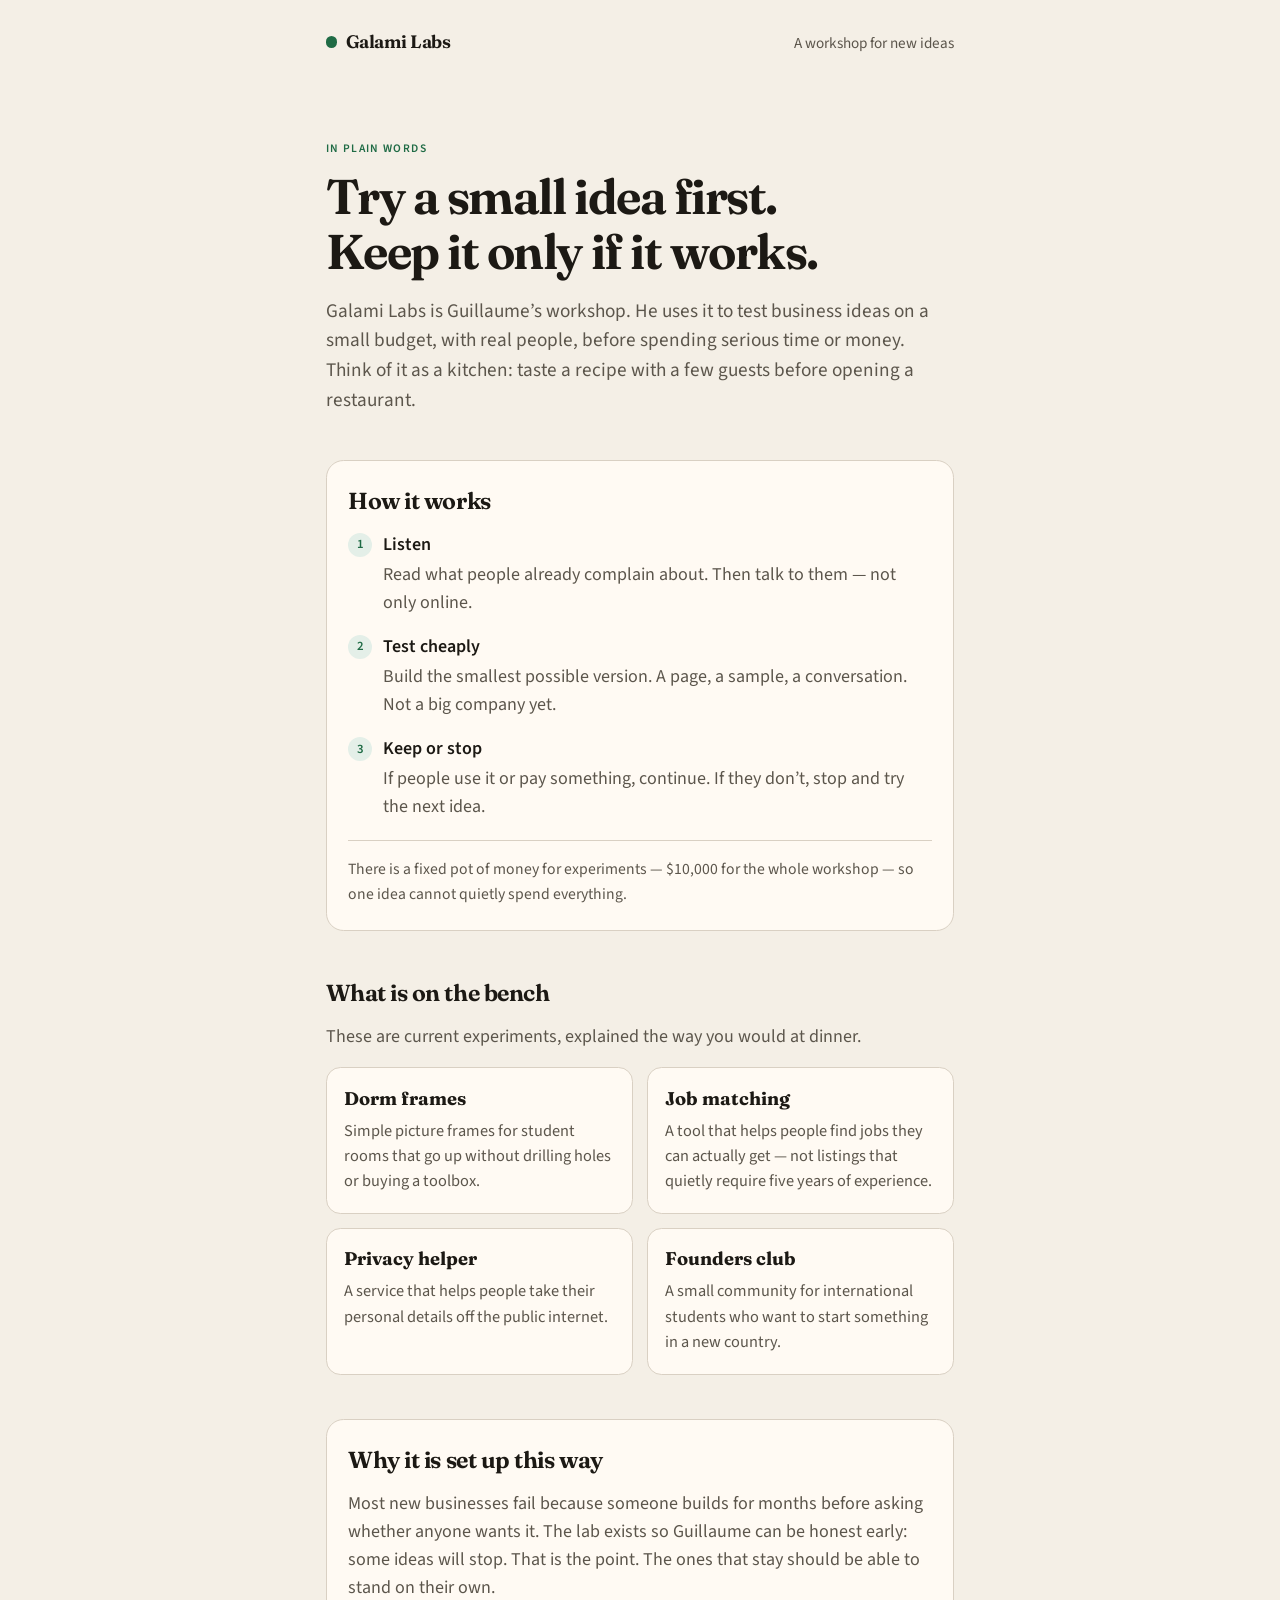
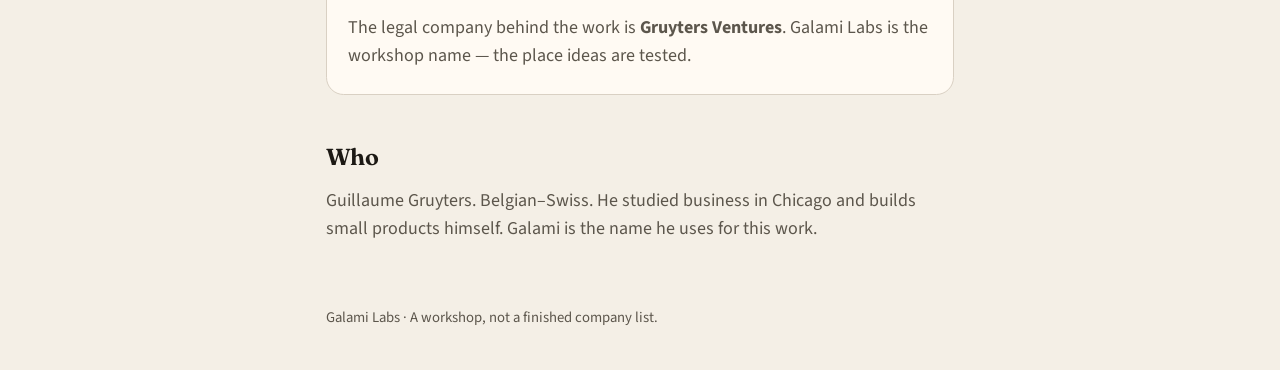
==== index.html @ 51277cdd "Add Galami Labs one-page site" ====
<!DOCTYPE html>
<html lang="en">
<head>
  <meta charset="UTF-8" />
  <meta name="viewport" content="width=device-width, initial-scale=1" />
  <title>Galami Labs</title>
  <meta name="description" content="A small workshop for testing business ideas before they become companies." />
  <link rel="preconnect" href="https://fonts.googleapis.com" />
  <link rel="preconnect" href="https://fonts.gstatic.com" crossorigin />
  <link href="https://fonts.googleapis.com/css2?family=Fraunces:opsz,wght@9..144,500;9..144,650&family=Source+Sans+3:wght@400;500;600&display=swap" rel="stylesheet" />
  <link rel="stylesheet" href="styles.css" />
</head>
<body>
  <header class="top">
    <div class="mark">
      <span class="dot" aria-hidden="true"></span>
      Galami Labs
    </div>
    <p class="place">A workshop for new ideas</p>
  </header>

  <main>
    <section class="hero">
      <p class="eyebrow">In plain words</p>
      <h1>Try a small idea first.<br />Keep it only if it works.</h1>
      <p class="lead">
        Galami Labs is Guillaume’s workshop. He uses it to test business ideas
        on a small budget, with real people, before spending serious time or money.
        Think of it as a kitchen: taste a recipe with a few guests before opening a restaurant.
      </p>
    </section>

    <section class="card how">
      <h2>How it works</h2>
      <ol class="steps">
        <li>
          <strong>Listen</strong>
          Read what people already complain about. Then talk to them — not only online.
        </li>
        <li>
          <strong>Test cheaply</strong>
          Build the smallest possible version. A page, a sample, a conversation. Not a big company yet.
        </li>
        <li>
          <strong>Keep or stop</strong>
          If people use it or pay something, continue. If they don’t, stop and try the next idea.
        </li>
      </ol>
      <p class="note">
        There is a fixed pot of money for experiments — $10,000 for the whole workshop —
        so one idea cannot quietly spend everything.
      </p>
    </section>

    <section>
      <h2>What is on the bench</h2>
      <p class="section-intro">These are current experiments, explained the way you would at dinner.</p>
      <div class="grid">
        <article>
          <h3>Dorm frames</h3>
          <p>Simple picture frames for student rooms that go up without drilling holes or buying a toolbox.</p>
        </article>
        <article>
          <h3>Job matching</h3>
          <p>A tool that helps people find jobs they can actually get — not listings that quietly require five years of experience.</p>
        </article>
        <article>
          <h3>Privacy helper</h3>
          <p>A service that helps people take their personal details off the public internet.</p>
        </article>
        <article>
          <h3>Founders club</h3>
          <p>A small community for international students who want to start something in a new country.</p>
        </article>
      </div>
    </section>

    <section class="card why">
      <h2>Why it is set up this way</h2>
      <p>
        Most new businesses fail because someone builds for months before asking
        whether anyone wants it. The lab exists so Guillaume can be honest early:
        some ideas will stop. That is the point. The ones that stay should be
        able to stand on their own.
      </p>
      <p>
        The legal company behind the work is <strong>Gruyters Ventures</strong>.
        Galami Labs is the workshop name — the place ideas are tested.
      </p>
    </section>

    <section class="who">
      <h2>Who</h2>
      <p>
        Guillaume Gruyters. Belgian–Swiss. He studied business in Chicago
        and builds small products himself. Galami is the name he uses for this work.
      </p>
    </section>
  </main>

  <footer>
    <p>Galami Labs · A workshop, not a finished company list.</p>
  </footer>
</body>
</html>
---- styles.css ----
:root {
  --paper: #f4efe6;
  --ink: #1c1914;
  --mute: #5c564c;
  --line: #d9d0c3;
  --green: #1f6b45;
  --green-soft: #e4efe8;
  --card: #fffaf3;
}

* { box-sizing: border-box; margin: 0; padding: 0; }

html { scroll-behavior: smooth; }

body {
  font-family: "Source Sans 3", system-ui, sans-serif;
  background: var(--paper);
  color: var(--ink);
  line-height: 1.55;
  font-size: 1.125rem;
}

.top {
  max-width: 42rem;
  margin: 0 auto;
  padding: 1.75rem 1.35rem 0;
  display: flex;
  align-items: baseline;
  justify-content: space-between;
  gap: 1rem;
}

.mark {
  font-family: Fraunces, Georgia, serif;
  font-weight: 650;
  letter-spacing: -0.02em;
  display: flex;
  align-items: center;
  gap: 0.55rem;
}

.dot {
  width: 0.7rem;
  height: 0.7rem;
  border-radius: 50%;
  background: var(--green);
  display: inline-block;
}

.place {
  color: var(--mute);
  font-size: 0.95rem;
}

main {
  max-width: 42rem;
  margin: 0 auto;
  padding: 2.5rem 1.35rem 4rem;
}

.eyebrow {
  text-transform: uppercase;
  letter-spacing: 0.12em;
  font-size: 0.72rem;
  font-weight: 600;
  color: var(--green);
  margin-bottom: 0.7rem;
}

h1 {
  font-family: Fraunces, Georgia, serif;
  font-weight: 650;
  font-size: clamp(2rem, 6vw, 3.05rem);
  line-height: 1.12;
  letter-spacing: -0.03em;
  margin-bottom: 1.15rem;
}

h2 {
  font-family: Fraunces, Georgia, serif;
  font-weight: 650;
  font-size: 1.45rem;
  letter-spacing: -0.02em;
  margin-bottom: 0.75rem;
}

h3 {
  font-family: Fraunces, Georgia, serif;
  font-size: 1.15rem;
  margin-bottom: 0.35rem;
}

.lead, .section-intro, .who p, .why p, .note {
  color: var(--mute);
}

.lead { font-size: 1.2rem; max-width: 38rem; }

section { margin-top: 2.75rem; }

.card {
  background: var(--card);
  border: 1px solid var(--line);
  border-radius: 1.1rem;
  padding: 1.4rem 1.35rem 1.5rem;
}

.steps {
  list-style: none;
  display: grid;
  gap: 1rem;
}

.steps li {
  padding-left: 2.2rem;
  position: relative;
  color: var(--mute);
}

.steps li strong {
  display: block;
  color: var(--ink);
  font-weight: 600;
  margin-bottom: 0.15rem;
}

.steps li::before {
  counter-increment: step;
  content: counter(step);
  counter-reset: none;
  position: absolute;
  left: 0;
  top: 0.15rem;
  width: 1.5rem;
  height: 1.5rem;
  border-radius: 999px;
  background: var(--green-soft);
  color: var(--green);
  font-size: 0.8rem;
  font-weight: 600;
  display: grid;
  place-items: center;
}

.steps { counter-reset: step; }

.note {
  margin-top: 1.2rem;
  font-size: 0.98rem;
  padding-top: 1rem;
  border-top: 1px solid var(--line);
}

.grid {
  display: grid;
  gap: 0.85rem;
  margin-top: 1rem;
}

.grid article {
  background: var(--card);
  border: 1px solid var(--line);
  border-radius: 0.9rem;
  padding: 1.05rem 1.1rem 1.15rem;
}

.grid article p { color: var(--mute); font-size: 1.02rem; }

.why p + p { margin-top: 0.8rem; }

footer {
  max-width: 42rem;
  margin: 0 auto;
  padding: 0 1.35rem 2.5rem;
  color: var(--mute);
  font-size: 0.92rem;
}

@media (min-width: 640px) {
  .grid { grid-template-columns: 1fr 1fr; }
}
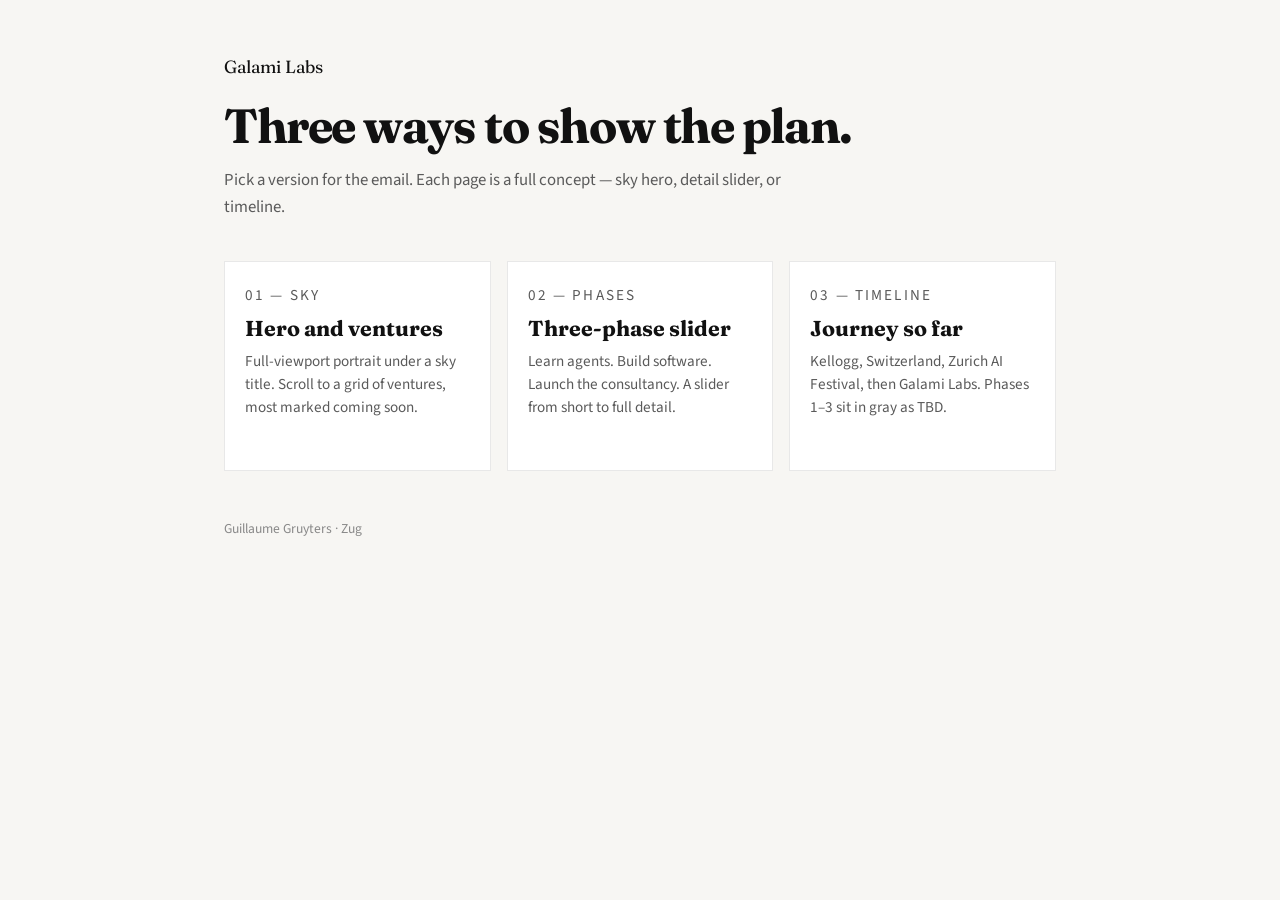
==== commit 4189c71b: "Add three Galami Labs concepts: sky hero, phase slider, timeline" ====
--- a/index.html
+++ b/index.html
@@ -3,103 +3,37 @@
 <head>
   <meta charset="UTF-8" />
   <meta name="viewport" content="width=device-width, initial-scale=1" />
-  <title>Galami Labs</title>
-  <meta name="description" content="A small workshop for testing business ideas before they become companies." />
-  <link rel="preconnect" href="https://fonts.googleapis.com" />
-  <link rel="preconnect" href="https://fonts.gstatic.com" crossorigin />
+  <title>Galami Labs — three views</title>
   <link href="https://fonts.googleapis.com/css2?family=Fraunces:opsz,wght@9..144,500;9..144,650&family=Source+Sans+3:wght@400;500;600&display=swap" rel="stylesheet" />
-  <link rel="stylesheet" href="styles.css" />
+  <style>
+    :root { --ink:#111; --muted:#5a5a5a; --line:#e8e8e8; --bg:#f7f6f3; }
+    * { box-sizing: border-box; margin: 0; padding: 0; }
+    body { font-family: 'Source Sans 3', system-ui, sans-serif; background: var(--bg); color: var(--ink); min-height: 100dvh; }
+    main { max-width: 880px; margin: 0 auto; padding: 3.5rem 1.5rem 4rem; }
+    .mark { font-family: Fraunces, Georgia, serif; font-size: 1.1rem; }
+    h1 { font-family: Fraunces, Georgia, serif; font-size: clamp(2rem, 5vw, 3rem); letter-spacing: -0.03em; margin: 1.2rem 0 0.75rem; }
+    .lead { color: var(--muted); font-size: 1.05rem; max-width: 38rem; line-height: 1.6; }
+    .grid { display: grid; gap: 1rem; margin-top: 2.5rem; }
+    @media (min-width: 720px) { .grid { grid-template-columns: repeat(3, 1fr); } }
+    a.card { display: block; background: #fff; border: 1px solid var(--line); padding: 1.35rem 1.25rem 1.5rem; text-decoration: none; color: inherit; min-height: 210px; }
+    a.card:hover { border-color: #111; }
+    .num { font-size: 0.75rem; letter-spacing: 0.14em; text-transform: uppercase; color: var(--muted); }
+    a.card h2 { font-family: Fraunces, Georgia, serif; font-size: 1.35rem; margin: 0.55rem 0 0.5rem; }
+    a.card p { color: var(--muted); font-size: 0.95rem; line-height: 1.5; }
+    footer { margin-top: 3rem; color: #888; font-size: 0.85rem; }
+  </style>
 </head>
 <body>
-  <header class="top">
-    <div class="mark">
-      <span class="dot" aria-hidden="true"></span>
-      Galami Labs
+  <main>
+    <p class="mark">Galami Labs</p>
+    <h1>Three ways to show the plan.</h1>
+    <p class="lead">Pick a version for the email. Each page is a full concept — sky hero, detail slider, or timeline.</p>
+    <div class="grid">
+      <a class="card" href="sky.html"><p class="num">01 — Sky</p><h2>Hero and ventures</h2><p>Full-viewport portrait under a sky title. Scroll to a grid of ventures, most marked coming soon.</p></a>
+      <a class="card" href="phases.html"><p class="num">02 — Phases</p><h2>Three-phase slider</h2><p>Learn agents. Build software. Launch the consultancy. A slider from short to full detail.</p></a>
+      <a class="card" href="timeline.html"><p class="num">03 — Timeline</p><h2>Journey so far</h2><p>Kellogg, Switzerland, Zurich AI Festival, then Galami Labs. Phases 1–3 sit in gray as TBD.</p></a>
     </div>
-    <p class="place">A workshop for new ideas</p>
-  </header>
-
-  <main>
-    <section class="hero">
-      <p class="eyebrow">In plain words</p>
-      <h1>Try a small idea first.<br />Keep it only if it works.</h1>
-      <p class="lead">
-        Galami Labs is Guillaume’s workshop. He uses it to test business ideas
-        on a small budget, with real people, before spending serious time or money.
-        Think of it as a kitchen: taste a recipe with a few guests before opening a restaurant.
-      </p>
-    </section>
-
-    <section class="card how">
-      <h2>How it works</h2>
-      <ol class="steps">
-        <li>
-          <strong>Listen</strong>
-          Read what people already complain about. Then talk to them — not only online.
-        </li>
-        <li>
-          <strong>Test cheaply</strong>
-          Build the smallest possible version. A page, a sample, a conversation. Not a big company yet.
-        </li>
-        <li>
-          <strong>Keep or stop</strong>
-          If people use it or pay something, continue. If they don’t, stop and try the next idea.
-        </li>
-      </ol>
-      <p class="note">
-        There is a fixed pot of money for experiments — $10,000 for the whole workshop —
-        so one idea cannot quietly spend everything.
-      </p>
-    </section>
-
-    <section>
-      <h2>What is on the bench</h2>
-      <p class="section-intro">These are current experiments, explained the way you would at dinner.</p>
-      <div class="grid">
-        <article>
-          <h3>Dorm frames</h3>
-          <p>Simple picture frames for student rooms that go up without drilling holes or buying a toolbox.</p>
-        </article>
-        <article>
-          <h3>Job matching</h3>
-          <p>A tool that helps people find jobs they can actually get — not listings that quietly require five years of experience.</p>
-        </article>
-        <article>
-          <h3>Privacy helper</h3>
-          <p>A service that helps people take their personal details off the public internet.</p>
-        </article>
-        <article>
-          <h3>Founders club</h3>
-          <p>A small community for international students who want to start something in a new country.</p>
-        </article>
-      </div>
-    </section>
-
-    <section class="card why">
-      <h2>Why it is set up this way</h2>
-      <p>
-        Most new businesses fail because someone builds for months before asking
-        whether anyone wants it. The lab exists so Guillaume can be honest early:
-        some ideas will stop. That is the point. The ones that stay should be
-        able to stand on their own.
-      </p>
-      <p>
-        The legal company behind the work is <strong>Gruyters Ventures</strong>.
-        Galami Labs is the workshop name — the place ideas are tested.
-      </p>
-    </section>
-
-    <section class="who">
-      <h2>Who</h2>
-      <p>
-        Guillaume Gruyters. Belgian–Swiss. He studied business in Chicago
-        and builds small products himself. Galami is the name he uses for this work.
-      </p>
-    </section>
+    <footer>Guillaume Gruyters · Zug</footer>
   </main>
-
-  <footer>
-    <p>Galami Labs · A workshop, not a finished company list.</p>
-  </footer>
 </body>
 </html>
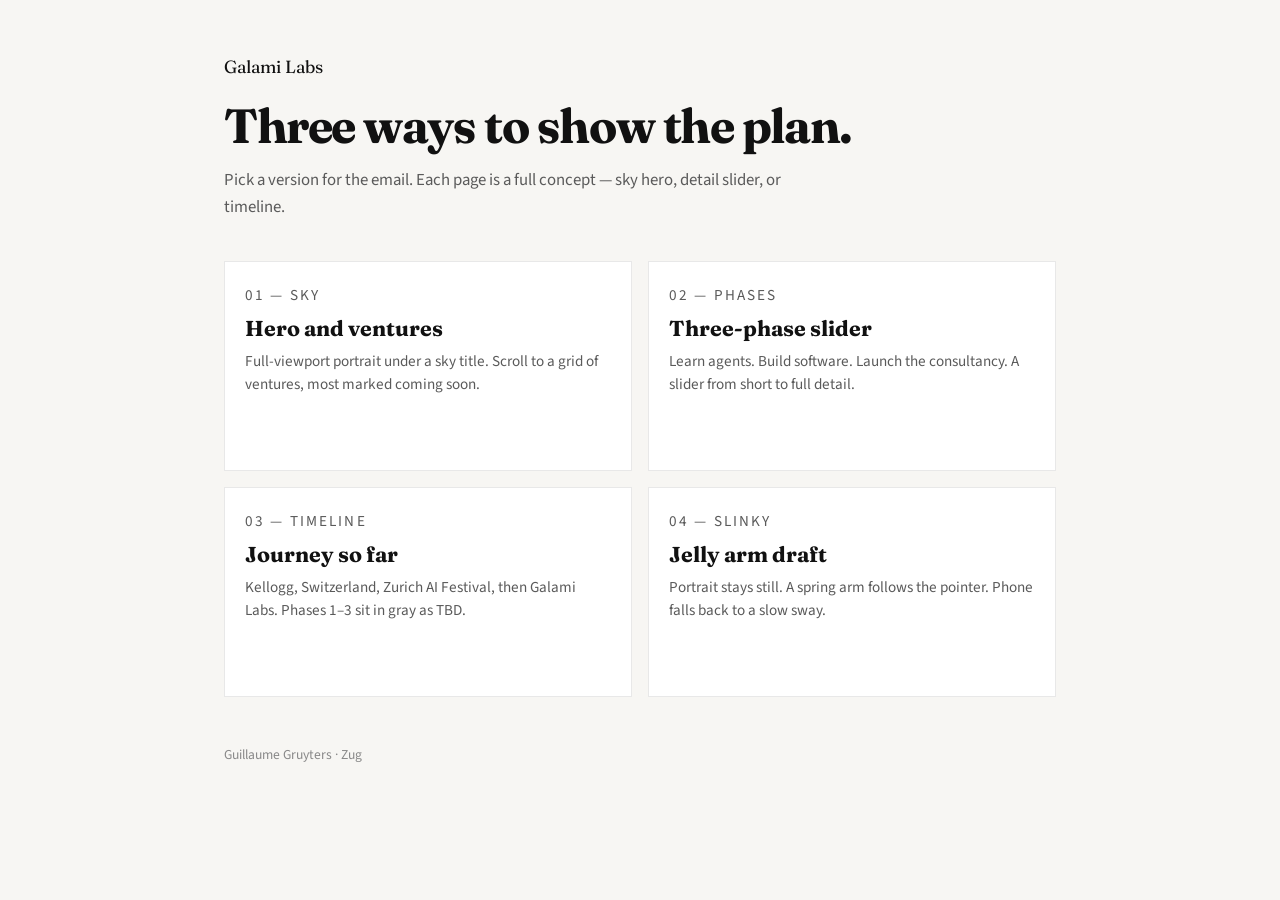
==== commit 3aa051d8: "Add slinky jelly-arm draft" ====
--- a/index.html
+++ b/index.html
@@ -14,7 +14,7 @@
     h1 { font-family: Fraunces, Georgia, serif; font-size: clamp(2rem, 5vw, 3rem); letter-spacing: -0.03em; margin: 1.2rem 0 0.75rem; }
     .lead { color: var(--muted); font-size: 1.05rem; max-width: 38rem; line-height: 1.6; }
     .grid { display: grid; gap: 1rem; margin-top: 2.5rem; }
-    @media (min-width: 720px) { .grid { grid-template-columns: repeat(3, 1fr); } }
+    @media (min-width: 720px) { .grid { grid-template-columns: repeat(2, 1fr); } }
     a.card { display: block; background: #fff; border: 1px solid var(--line); padding: 1.35rem 1.25rem 1.5rem; text-decoration: none; color: inherit; min-height: 210px; }
     a.card:hover { border-color: #111; }
     .num { font-size: 0.75rem; letter-spacing: 0.14em; text-transform: uppercase; color: var(--muted); }
@@ -32,6 +32,7 @@
       <a class="card" href="sky.html"><p class="num">01 — Sky</p><h2>Hero and ventures</h2><p>Full-viewport portrait under a sky title. Scroll to a grid of ventures, most marked coming soon.</p></a>
       <a class="card" href="phases.html"><p class="num">02 — Phases</p><h2>Three-phase slider</h2><p>Learn agents. Build software. Launch the consultancy. A slider from short to full detail.</p></a>
       <a class="card" href="timeline.html"><p class="num">03 — Timeline</p><h2>Journey so far</h2><p>Kellogg, Switzerland, Zurich AI Festival, then Galami Labs. Phases 1–3 sit in gray as TBD.</p></a>
+      <a class="card" href="slinky.html"><p class="num">04 — Slinky</p><h2>Jelly arm draft</h2><p>Portrait stays still. A spring arm follows the pointer. Phone falls back to a slow sway.</p></a>
     </div>
     <footer>Guillaume Gruyters · Zug</footer>
   </main>
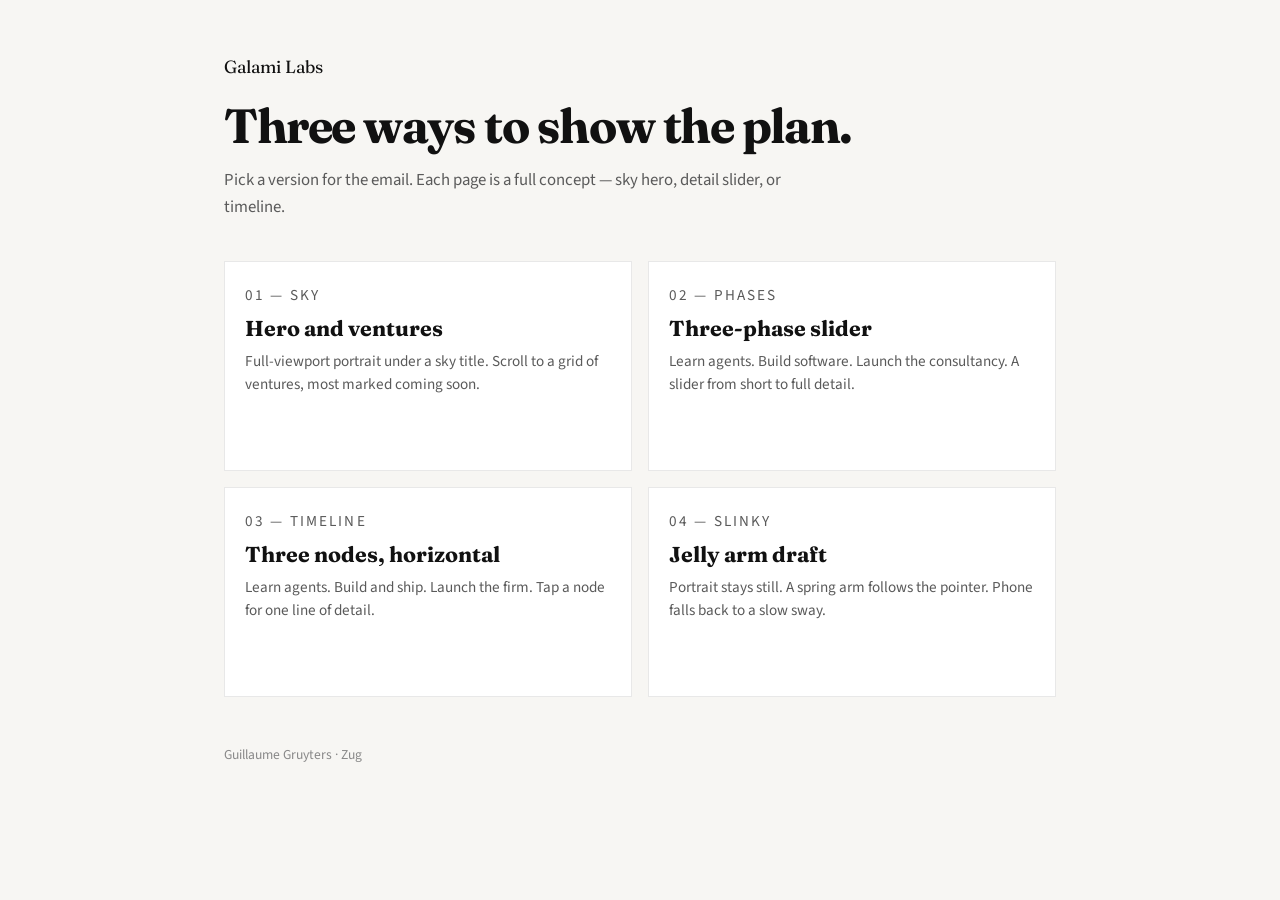
==== commit 60282e29: "Replace timeline with horizontal three-node rail" ====
--- a/index.html
+++ b/index.html
@@ -31,7 +31,7 @@
     <div class="grid">
       <a class="card" href="sky.html"><p class="num">01 — Sky</p><h2>Hero and ventures</h2><p>Full-viewport portrait under a sky title. Scroll to a grid of ventures, most marked coming soon.</p></a>
       <a class="card" href="phases.html"><p class="num">02 — Phases</p><h2>Three-phase slider</h2><p>Learn agents. Build software. Launch the consultancy. A slider from short to full detail.</p></a>
-      <a class="card" href="timeline.html"><p class="num">03 — Timeline</p><h2>Journey so far</h2><p>Kellogg, Switzerland, Zurich AI Festival, then Galami Labs. Phases 1–3 sit in gray as TBD.</p></a>
+      <a class="card" href="timeline.html"><p class="num">03 — Timeline</p><h2>Three nodes, horizontal</h2><p>Learn agents. Build and ship. Launch the firm. Tap a node for one line of detail.</p></a>
       <a class="card" href="slinky.html"><p class="num">04 — Slinky</p><h2>Jelly arm draft</h2><p>Portrait stays still. A spring arm follows the pointer. Phone falls back to a slow sway.</p></a>
     </div>
     <footer>Guillaume Gruyters · Zug</footer>
